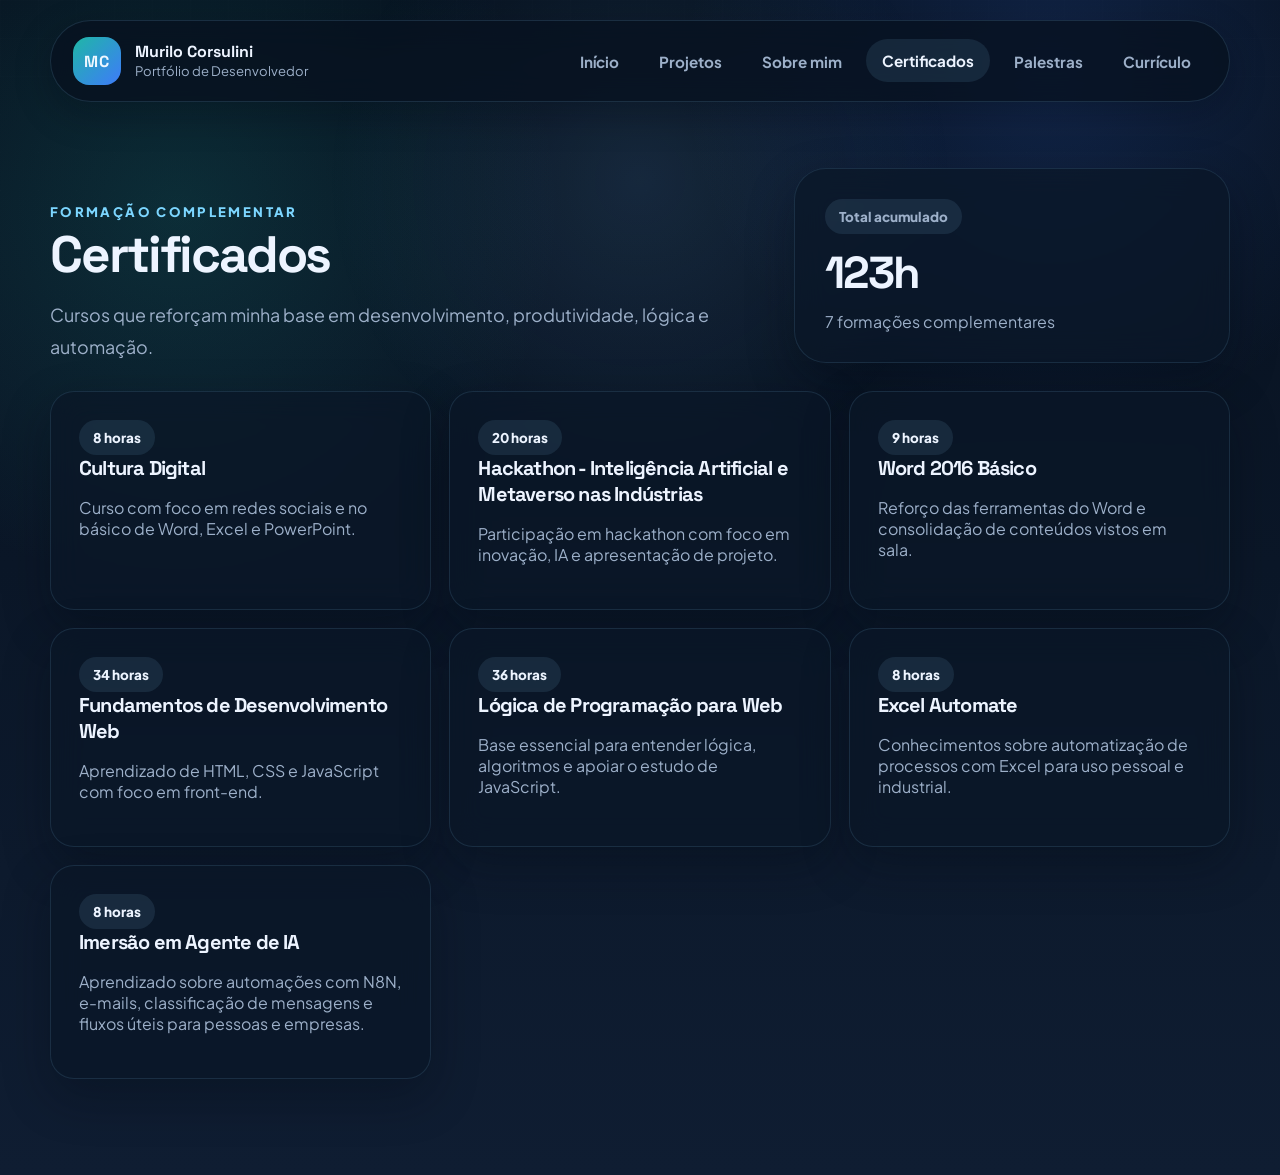
==== certificados.html @ 6a3a4772 "Substituindo tudo pelo meu novo design" ====
<!DOCTYPE html>
<html lang="pt-BR">
<head>
  <meta charset="UTF-8">
  <meta name="viewport" content="width=device-width, initial-scale=1.0">
  <meta
    name="description"
    content="Certificados e formações complementares de Murilo Corsulini em desenvolvimento web, lógica, IA e produtividade."
  >
  <title>Certificados | Murilo Corsulini</title>
  <link rel="preconnect" href="https://fonts.googleapis.com">
  <link rel="preconnect" href="https://fonts.gstatic.com" crossorigin>
  <link href="https://fonts.googleapis.com/css2?family=Plus+Jakarta+Sans:wght@400;500;700;800&family=Space+Grotesk:wght@500;700&display=swap" rel="stylesheet">
  <link rel="stylesheet" href="styles.css">
</head>
<body data-page="certificates">
  <div class="spotlight" aria-hidden="true"></div>
  <div class="site-shell">
    <header class="site-header" data-site-header></header>
    <main class="page-root" data-page-root>
      <noscript class="noscript-banner">Ative o JavaScript para visualizar este portfólio completo.</noscript>
    </main>
    <footer class="site-footer" data-site-footer></footer>
  </div>
  <script src="content.js"></script>
  <script src="script.js"></script>
</body>
</html>
---- styles.css ----
:root {
  --bg-top: #07111f;
  --bg-mid: #0b1728;
  --bg-bottom: #0f1d32;
  --surface: rgba(11, 23, 40, 0.72);
  --surface-strong: rgba(15, 29, 50, 0.92);
  --surface-accent: linear-gradient(145deg, rgba(17, 150, 139, 0.92), rgba(49, 108, 198, 0.9));
  --text: #edf4ff;
  --muted: #9db0c9;
  --line: rgba(155, 180, 214, 0.14);
  --shadow: 0 24px 80px rgba(2, 8, 18, 0.42);
  --shadow-soft: 0 18px 48px rgba(2, 8, 18, 0.32);
  --accent: #3e7bfa;
  --accent-strong: #1fb7a6;
  --accent-alt: #8fd6ff;
  --accent-gold: #5bb8ff;
  --max-width: 1180px;
  --radius-xl: 32px;
  --radius-lg: 24px;
  --radius-md: 18px;
}

* {
  box-sizing: border-box;
}

html {
  scroll-behavior: smooth;
}

body {
  margin: 0;
  min-height: 100vh;
  color: var(--text);
  font-family: "Plus Jakarta Sans", sans-serif;
  background:
    radial-gradient(circle at 14% 18%, rgba(31, 183, 166, 0.16), transparent 26%),
    radial-gradient(circle at 82% 6%, rgba(62, 123, 250, 0.18), transparent 24%),
    linear-gradient(180deg, var(--bg-top) 0%, var(--bg-mid) 48%, var(--bg-bottom) 100%);
  overflow-x: hidden;
}

body::before {
  content: "";
  position: fixed;
  inset: 0;
  pointer-events: none;
  background-image:
    linear-gradient(rgba(255, 255, 255, 0.04) 1px, transparent 1px),
    linear-gradient(90deg, rgba(255, 255, 255, 0.04) 1px, transparent 1px);
  background-size: 38px 38px;
  mask-image: linear-gradient(180deg, rgba(0, 0, 0, 0.4), transparent 70%);
  opacity: 0.5;
}

.spotlight {
  position: fixed;
  inset: 0;
  pointer-events: none;
  background: radial-gradient(460px circle at var(--pointer-x, 50%) var(--pointer-y, 20%), rgba(120, 197, 255, 0.12), transparent 68%);
  z-index: 0;
}

a {
  color: inherit;
  text-decoration: none;
}

button,
input,
textarea,
select {
  font: inherit;
}

.site-shell {
  position: relative;
  z-index: 1;
}

.site-header {
  position: sticky;
  top: 0;
  z-index: 20;
  padding: 20px 20px 0;
}

.header-inner,
.footer-inner,
.page-root {
  width: min(var(--max-width), calc(100% - 32px));
  margin: 0 auto;
}

.header-inner {
  display: flex;
  align-items: center;
  justify-content: space-between;
  gap: 24px;
  padding: 16px 22px;
  border: 1px solid rgba(143, 214, 255, 0.14);
  border-radius: 999px;
  background: rgba(7, 17, 31, 0.78);
  backdrop-filter: blur(16px);
  box-shadow: 0 12px 36px rgba(2, 8, 18, 0.28);
}

.brand-mark {
  display: inline-flex;
  align-items: center;
  gap: 14px;
  min-width: 0;
}

.brand-badge {
  display: inline-grid;
  place-items: center;
  width: 48px;
  height: 48px;
  border-radius: 16px;
  background: linear-gradient(135deg, var(--accent-strong), var(--accent));
  color: #eef7ff;
  font-family: "Space Grotesk", sans-serif;
  font-size: 1rem;
  font-weight: 800;
  letter-spacing: 0.08em;
}

.brand-text {
  display: grid;
  gap: 2px;
}

.brand-text strong {
  font-family: "Space Grotesk", sans-serif;
  font-size: 1rem;
  line-height: 1;
}

.brand-text small {
  color: var(--muted);
  font-size: 0.82rem;
}

.site-nav {
  display: flex;
  align-items: center;
  gap: 8px;
  flex-wrap: wrap;
}

.site-nav a {
  padding: 12px 16px;
  border-radius: 999px;
  color: var(--muted);
  font-size: 0.95rem;
  font-weight: 700;
  transition: background-color 180ms ease, color 180ms ease, transform 180ms ease;
}

.site-nav a:hover,
.site-nav a:focus-visible,
.site-nav a.is-active {
  color: var(--text);
  background: rgba(143, 214, 255, 0.1);
  transform: translateY(-1px);
}

.menu-button {
  display: none;
  align-items: center;
  justify-content: center;
  flex-direction: column;
  gap: 5px;
  width: 46px;
  height: 46px;
  border: 0;
  border-radius: 16px;
  background: rgba(143, 214, 255, 0.1);
  cursor: pointer;
}

.menu-button span {
  width: 18px;
  height: 2px;
  border-radius: 999px;
  background: var(--text);
}

.page-root {
  display: grid;
  gap: 28px;
  padding: 32px 0 96px;
}

.hero,
.page-hero,
.section {
  position: relative;
}

.hero {
  display: grid;
  grid-template-columns: minmax(0, 1.4fr) minmax(320px, 0.9fr);
  gap: 28px;
  align-items: stretch;
  padding-top: 32px;
}

.hero-copy,
.panel,
.info-card,
.timeline-card,
.project-showcase {
  border: 1px solid rgba(143, 214, 255, 0.12);
  background: var(--surface);
  backdrop-filter: blur(16px);
  box-shadow: var(--shadow-soft);
}

.hero-copy {
  padding: 42px;
  border-radius: var(--radius-xl);
}

.hero-copy h1,
.page-hero h1,
.section-heading h2,
.panel h2,
.info-card h3,
.timeline-card h3,
.footer-inner h2 {
  margin: 0;
  font-family: "Space Grotesk", sans-serif;
  letter-spacing: -0.04em;
}

.hero-copy h1 {
  max-width: 12ch;
  font-size: clamp(3.2rem, 7vw, 6rem);
  line-height: 0.92;
  margin-top: 10px;
}

.eyebrow {
  margin: 0 0 10px;
  color: #7cd6ff;
  font-size: 0.82rem;
  font-weight: 800;
  letter-spacing: 0.18em;
  text-transform: uppercase;
}

.lead,
.supporting-text,
.panel p,
.info-card p,
.timeline-card p,
.section-copy,
.footer-copy,
.bullet-list,
.metric-list,
.contact-item,
.hero-float span {
  color: var(--muted);
}

.lead {
  margin: 18px 0 0;
  max-width: 62ch;
  font-size: 1.12rem;
  line-height: 1.8;
}

.supporting-text {
  margin: 14px 0 0;
  max-width: 58ch;
  line-height: 1.8;
}

.action-row {
  display: flex;
  flex-wrap: wrap;
  gap: 14px;
  margin-top: 28px;
}

.action-row.compact {
  margin-top: 22px;
}

.button {
  display: inline-flex;
  align-items: center;
  justify-content: center;
  gap: 8px;
  padding: 14px 22px;
  border-radius: 999px;
  background: linear-gradient(135deg, var(--accent-strong), var(--accent));
  color: #eef7ff;
  font-weight: 800;
  box-shadow: 0 14px 28px rgba(31, 183, 166, 0.24);
  transition: transform 180ms ease, box-shadow 180ms ease, opacity 180ms ease;
}

.button:hover,
.button:focus-visible {
  transform: translateY(-2px);
  box-shadow: 0 18px 32px rgba(31, 183, 166, 0.32);
}

.button-secondary {
  background: rgba(143, 214, 255, 0.1);
  color: var(--text);
  box-shadow: none;
}

.button-disabled {
  opacity: 0.6;
  cursor: not-allowed;
}

.tag-row {
  display: flex;
  flex-wrap: wrap;
  gap: 10px;
  margin-top: 24px;
}

.tag,
.achievement-chip,
.hours-pill,
.float-label {
  display: inline-flex;
  align-items: center;
  gap: 8px;
  width: fit-content;
  padding: 9px 14px;
  border-radius: 999px;
  font-size: 0.84rem;
  font-weight: 800;
}

.tag {
  background: rgba(143, 214, 255, 0.08);
  color: var(--text);
}

.panel {
  padding: 30px;
  border-radius: var(--radius-xl);
}

.hero-panel {
  display: grid;
  align-content: start;
  gap: 16px;
  padding-top: 38px;
}

.panel-kicker {
  color: #6de8db;
  font-size: 0.82rem;
  font-weight: 800;
  letter-spacing: 0.16em;
  text-transform: uppercase;
}

.metric-list,
.bullet-list,
.contact-list,
.footer-links {
  margin: 0;
  padding: 0;
  list-style: none;
}

.metric-list {
  display: grid;
  gap: 12px;
  margin-top: 8px;
}

.metric-list li {
  display: flex;
  flex-direction: column;
  gap: 4px;
  padding: 16px 18px;
  border-radius: var(--radius-md);
  background: rgba(17, 33, 56, 0.82);
  border: 1px solid rgba(143, 214, 255, 0.12);
}

.metric-list strong,
.hero-float strong,
.contact-item a,
.contact-item strong {
  color: var(--text);
}

.metric-list strong {
  font-size: 1rem;
}

.section {
  display: grid;
  gap: 18px;
}

.section-heading {
  display: grid;
  gap: 10px;
}

.section-heading h2,
.page-hero h1 {
  font-size: clamp(2.2rem, 4vw, 3.7rem);
  line-height: 0.98;
}

.card-grid,
.certificate-grid {
  display: grid;
  grid-template-columns: repeat(3, minmax(0, 1fr));
  gap: 18px;
}

.info-card {
  padding: 28px;
  border-radius: var(--radius-lg);
}

.info-card h3,
.timeline-card h3 {
  font-size: 1.25rem;
  margin-bottom: 10px;
}

.emphasis-card {
  background: var(--surface-accent);
  color: #eff8ff;
}

.emphasis-card p,
.emphasis-card h3 {
  color: #eff8ff;
}

.split-layout {
  display: grid;
  grid-template-columns: repeat(2, minmax(0, 1fr));
  gap: 18px;
}

.accent-panel {
  background: linear-gradient(145deg, rgba(18, 92, 135, 0.92), rgba(11, 23, 40, 0.96));
  color: #eff8ff;
}

.accent-panel .eyebrow,
.accent-panel p,
.accent-panel h2,
.accent-panel .achievement-chip {
  color: #f3fffc;
}

.achievement-chip {
  margin-top: 18px;
  background: rgba(255, 255, 255, 0.1);
}

.page-hero {
  display: grid;
  grid-template-columns: minmax(0, 1.25fr) minmax(280px, 0.75fr);
  gap: 18px;
  align-items: end;
  padding-top: 34px;
}

.hero-side-panel {
  min-height: 100%;
}

.hero-float {
  display: grid;
  gap: 10px;
}

.float-label,
.hours-pill {
  background: rgba(143, 214, 255, 0.1);
  color: var(--text);
}

.hero-float strong {
  font-family: "Space Grotesk", sans-serif;
  font-size: clamp(1.8rem, 4vw, 2.8rem);
  letter-spacing: -0.05em;
}

.project-showcase {
  display: grid;
  grid-template-columns: minmax(0, 1.3fr) minmax(280px, 0.9fr);
  gap: 18px;
  padding: 18px;
  border-radius: var(--radius-xl);
}

.project-copy,
.project-panel {
  height: 100%;
}

.project-copy {
  padding: 26px;
  border-radius: calc(var(--radius-xl) - 8px);
  background: rgba(17, 33, 56, 0.76);
}

.project-copy h2 {
  margin: 0;
  font-family: "Space Grotesk", sans-serif;
  font-size: clamp(2rem, 5vw, 3.4rem);
  letter-spacing: -0.05em;
}

.project-meta {
  display: flex;
  flex-wrap: wrap;
  gap: 10px;
  margin-top: 18px;
}

.project-meta span {
  padding: 9px 12px;
  border-radius: 999px;
  background: rgba(143, 214, 255, 0.08);
  color: var(--text);
  font-size: 0.88rem;
  font-weight: 700;
}

.timeline-list {
  display: grid;
  gap: 16px;
}

.timeline-card {
  display: grid;
  grid-template-columns: auto 1fr;
  gap: 20px;
  align-items: start;
  padding: 24px 26px;
  border-radius: var(--radius-lg);
}

.timeline-index {
  display: inline-grid;
  place-items: center;
  min-width: 56px;
  height: 56px;
  border-radius: 18px;
  background: linear-gradient(135deg, rgba(31, 183, 166, 0.92), rgba(62, 123, 250, 0.92));
  color: #eef7ff;
  font-family: "Space Grotesk", sans-serif;
  font-weight: 800;
}

.bullet-list {
  display: grid;
  gap: 12px;
  margin-top: 16px;
}

.bullet-list li {
  line-height: 1.75;
}

.contact-list {
  display: grid;
  gap: 12px;
  margin-top: 6px;
}

.contact-item {
  display: flex;
  flex-direction: column;
  gap: 6px;
  padding: 16px 18px;
  border-radius: var(--radius-md);
  background: rgba(17, 33, 56, 0.76);
  border: 1px solid rgba(143, 214, 255, 0.12);
}

.contact-item span {
  font-size: 0.86rem;
  font-weight: 800;
  letter-spacing: 0.08em;
  text-transform: uppercase;
  color: #7cd6ff;
}

.contact-item a,
.contact-item strong {
  font-size: 1rem;
}

.placeholder-text {
  opacity: 0.88;
}

.site-footer {
  display: none;
}

.footer-inner {
  display: grid;
  grid-template-columns: minmax(0, 1.4fr) minmax(240px, 0.8fr);
  gap: 24px;
  padding: 30px;
  border: 1px solid rgba(255, 255, 255, 0.58);
  border-radius: var(--radius-xl);
  background: rgba(16, 37, 45, 0.94);
  box-shadow: var(--shadow);
}

.footer-inner h2,
.footer-copy,
.footer-links a {
  color: #f6fff9;
}

.footer-links {
  display: grid;
  align-content: start;
  gap: 10px;
}

.footer-links a {
  width: fit-content;
  opacity: 0.84;
  transition: opacity 180ms ease, transform 180ms ease;
}

.footer-links a:hover,
.footer-links a:focus-visible {
  opacity: 1;
  transform: translateX(3px);
}

.noscript-banner {
  display: block;
  padding: 20px;
  border-radius: var(--radius-lg);
  background: rgba(31, 183, 166, 0.12);
  color: var(--text);
  font-weight: 700;
}

.reveal {
  opacity: 0;
  transform: translateY(24px);
  transition: opacity 560ms ease, transform 560ms ease;
}

.reveal.is-visible {
  opacity: 1;
  transform: translateY(0);
}

@media (max-width: 1024px) {
  .hero,
  .page-hero,
  .project-showcase,
  .split-layout,
  .footer-inner,
  .card-grid,
  .certificate-grid {
    grid-template-columns: 1fr;
  }

  .hero-copy h1 {
    max-width: none;
  }
}

@media (max-width: 840px) {
  .site-header {
    padding-inline: 14px;
  }

  .header-inner,
  .footer-inner,
  .page-root {
    width: min(var(--max-width), calc(100% - 20px));
  }

  .header-inner {
    position: relative;
    padding: 14px 16px;
    border-radius: 28px;
  }

  .brand-text small {
    display: none;
  }

  .menu-button {
    display: inline-flex;
  }

  .site-nav {
    position: absolute;
    top: calc(100% + 12px);
    left: 0;
    right: 0;
    display: grid;
    gap: 8px;
    padding: 12px;
    border-radius: 24px;
    background: rgba(7, 17, 31, 0.98);
    border: 1px solid rgba(143, 214, 255, 0.14);
    box-shadow: 0 20px 40px rgba(2, 8, 18, 0.32);
    opacity: 0;
    pointer-events: none;
    transform: translateY(-10px);
    transition: opacity 180ms ease, transform 180ms ease;
  }

  .site-nav.is-open {
    opacity: 1;
    pointer-events: auto;
    transform: translateY(0);
  }

  .hero-copy,
  .panel,
  .info-card,
  .project-showcase {
    padding: 24px;
  }

  .hero-copy h1 {
    font-size: clamp(2.6rem, 11vw, 4rem);
  }
}

@media (max-width: 560px) {
  .site-header {
    padding-top: 14px;
  }

  .brand-mark {
    gap: 10px;
  }

  .brand-badge {
    width: 42px;
    height: 42px;
    border-radius: 14px;
  }

  .page-root {
    padding-bottom: 72px;
  }

  .hero,
  .page-hero {
    padding-top: 18px;
  }

  .lead,
  .supporting-text,
  .bullet-list li,
  .info-card p,
  .panel p {
    font-size: 0.98rem;
  }

  .timeline-card {
    grid-template-columns: 1fr;
  }
}
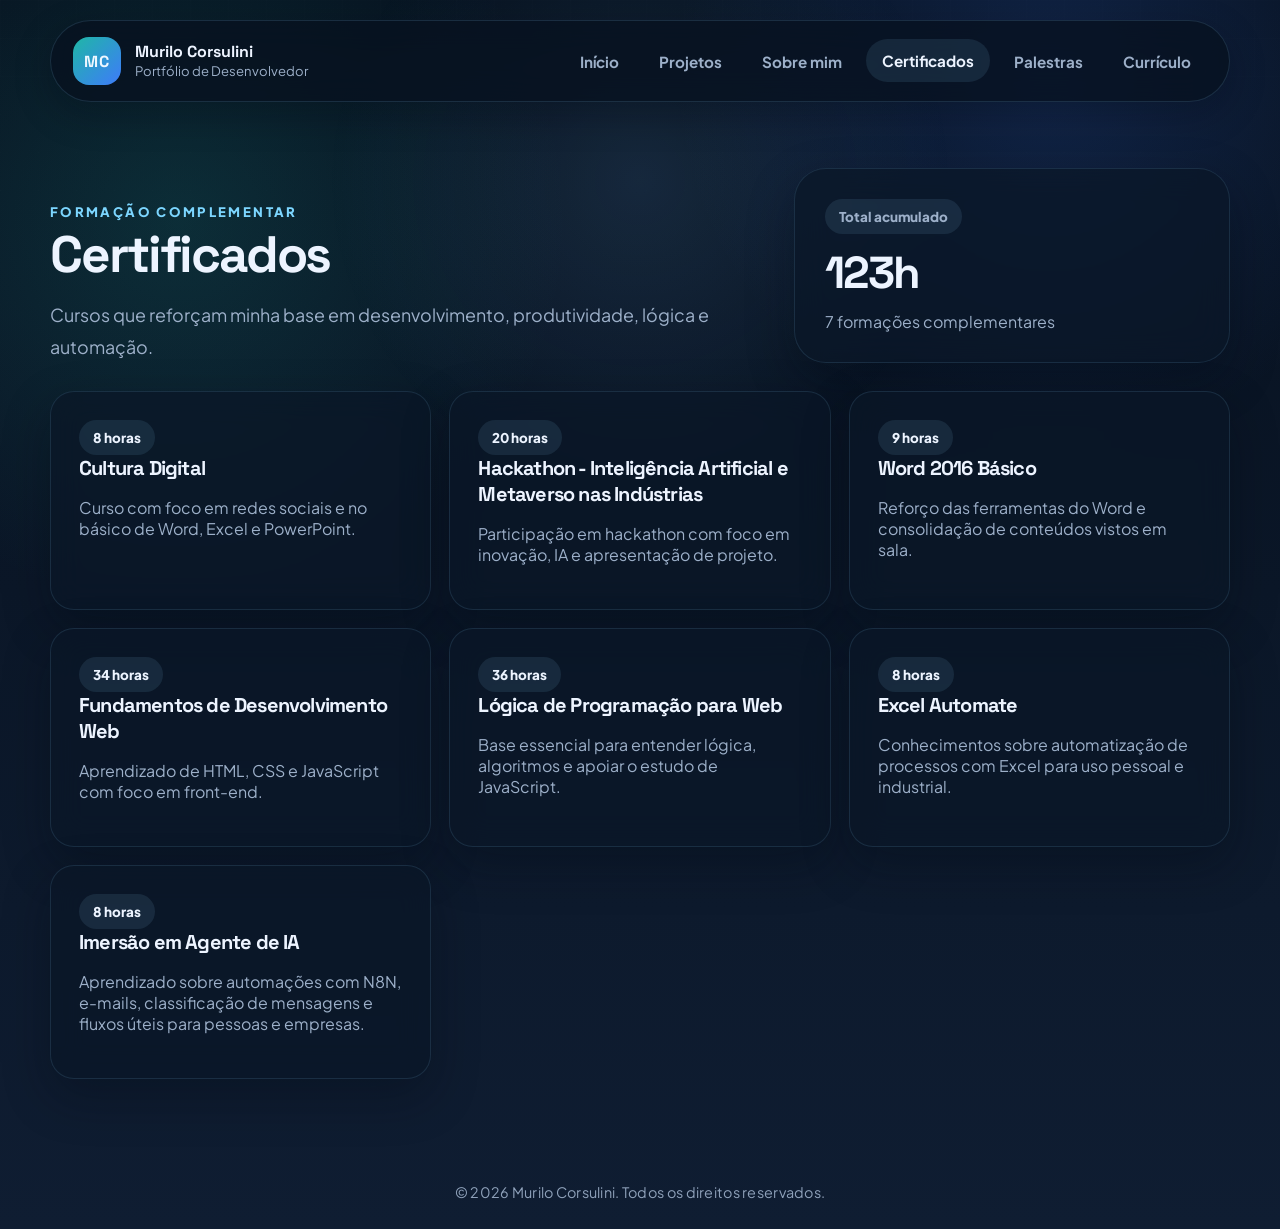
==== commit bfea6b38: "Atualização: Adicionei o arquivo README e COPYRIGHT." ====
--- a/certificados.html
+++ b/certificados.html
@@ -3,6 +3,11 @@
 <head>
   <meta charset="UTF-8">
   <meta name="viewport" content="width=device-width, initial-scale=1.0">
+  <meta name="author" content="Murilo Corsulini">
+  <meta name="copyright" content="Murilo Corsulini">
+  <meta name="theme-color" content="#07111f">
+  <meta name="color-scheme" content="dark">
+  <meta name="robots" content="index, follow">
   <meta
     name="description"
     content="Certificados e formações complementares de Murilo Corsulini em desenvolvimento web, lógica, IA e produtividade."
--- a/styles.css
+++ b/styles.css
@@ -610,7 +610,22 @@
 }
 
 .site-footer {
-  display: none;
+  padding: 0 20px 28px;
+}
+
+.footer-minimal {
+  width: min(var(--max-width), calc(100% - 32px));
+  margin: 0 auto;
+  padding-top: 8px;
+  text-align: center;
+}
+
+.footer-minimal p {
+  margin: 0;
+  color: var(--muted);
+  font-size: 0.9rem;
+  letter-spacing: 0.02em;
+  opacity: 0.9;
 }
 
 .footer-inner {
@@ -691,6 +706,7 @@
 
   .header-inner,
   .footer-inner,
+  .footer-minimal,
   .page-root {
     width: min(var(--max-width), calc(100% - 20px));
   }
